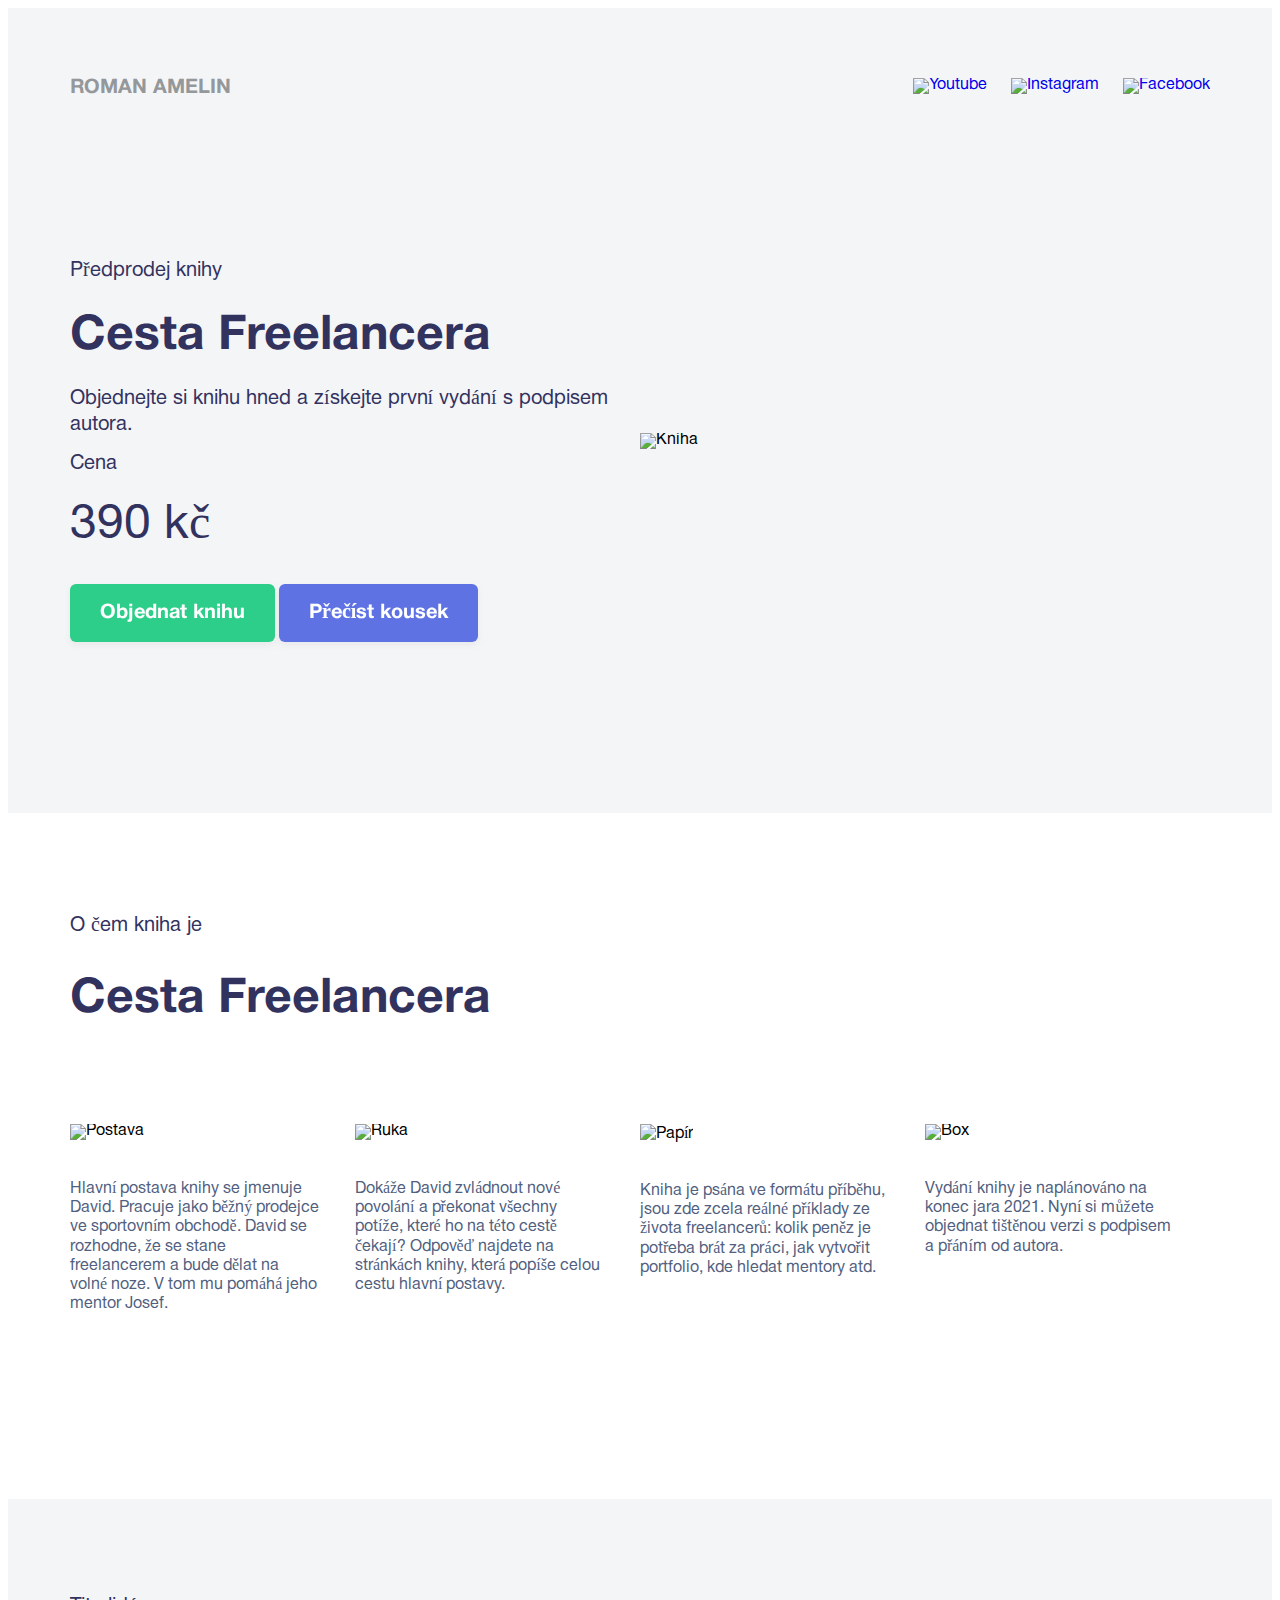
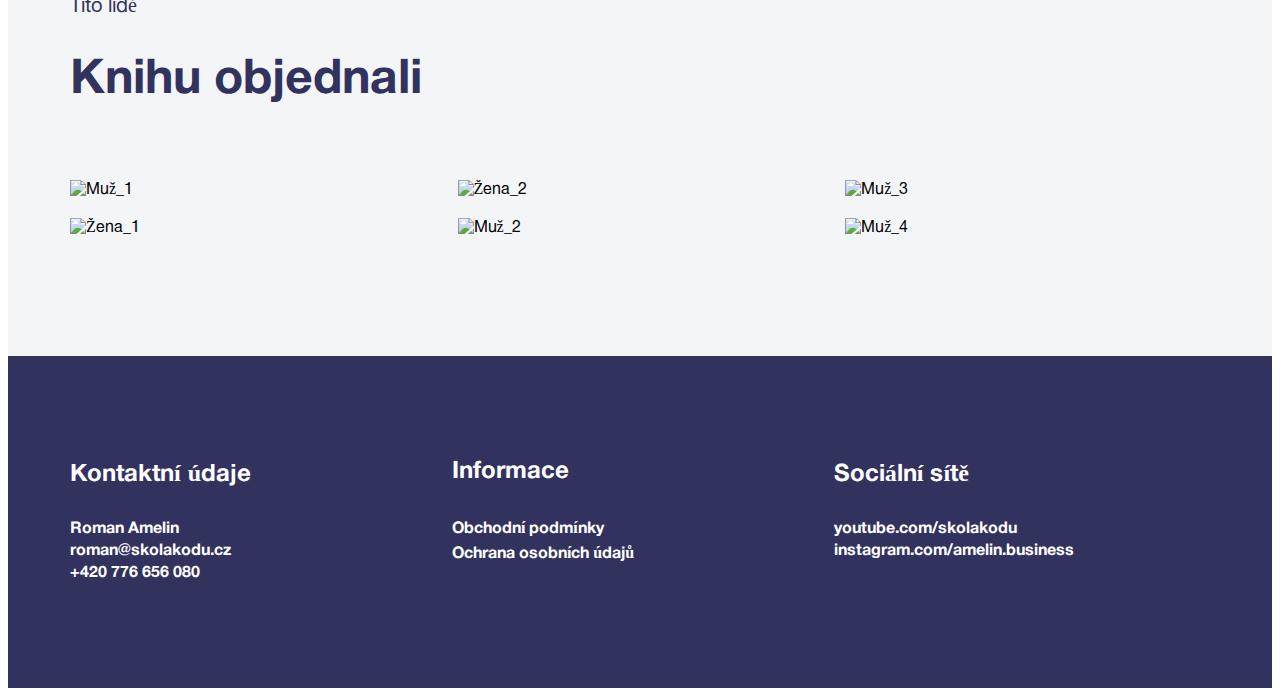
==== Stránky/Book/src/index.html @ e3ea789b "Add files via upload" ====
<!DOCTYPE html>
<html lang="en">
<head>
    <meta charset="UTF-8">
    <meta http-equiv="X-UA-Compatible" content="IE=edge">
    <meta name="viewport" content="width=device-width, initial-scale=1.0">
    <title>Předprodej Knihy Cesta Freelancera</title>
    <link rel="stylesheet" href="./css/reset.css">
    <link rel="stylesheet" href="./css/style.css">
</head>
<body>
    <!-- Hlavní blok-->
   <header class="top-header">
    <!--Zarovnání stránky-->
    <div class="container">
        <!--První řádek-->
        <div class="navbar">
            <span class="logo">Roman Amelin</span>
            <!--Odkazy na ikony-->
            <div class="socials">
                <a href="#"><img src="/src/img/youtube.svg" alt="Youtube"></a>
                <a href="#"><img src="/src/img/instagram.svg" alt="Instagram"></a>
                <a href="#"><img src="/src/img/facebook.svg" alt="Facebook"></a>
            </div>
        </div>
        <div class="main">
            <div class="main-text">
                <span class="subtitle">Předprodej knihy</span>
                <h1 class="title">Cesta Freelancera</h1>
                <p class="desc">Objednejte si knihu hned a získejte první vydání s podpisem autora.</p>
                <span class="price-tag">Cena</span>
                <strong class="price">390 kč</strong>
                <div class="buttons">
                    <a href="#" class="btn green">Objednat knihu</a>
                    <a href="#" class="btn blue">Přečíst kousek</a>
                </div>
            
            </div>
            <div class="main-image">
                <img src="/src/img/book.svg" alt="Kniha">
            </div>
        </div>
    </div>

   </header>

   <!--O knize-->
   <section class="about">

    <div class="container">
        <span class="about-subheadline">O čem kniha je</span>
        <h2 class="about-headline">Cesta Freelancera</h2>
        <div class="about-wrap">
            <div class="about-item">
                <img src="/src/img/1.svg" alt="Postava">
                <span>Hlavní postava knihy se jmenuje David. Pracuje jako běžný prodejce ve sportovním obchodě. David se rozhodne, že se stane freelancerem a bude dělat na volné noze. V tom mu pomáhá jeho mentor Josef.</span>
            </div>

            <div class="about-item">
                <img src="/src/img/2.svg" alt="Ruka">
                <span>Dokáže David zvládnout nové povolání a překonat všechny potíže, které ho na této cestě čekají? Odpověď najdete na stránkách knihy, která popíše celou cestu hlavní postavy.</span>
            </div>

            <div class="about-item">
                <img src="/src/img/3.svg" alt="Papír">
                <span>Kniha je psána ve formátu příběhu, jsou zde zcela reálné příklady ze života freelancerů: kolik peněz je potřeba brát za práci, jak vytvořit portfolio, kde hledat mentory atd.</span>
            </div>

            <div class="about-item">
                <img src="/src/img/4.svg" alt="Box">
                <span>Vydání knihy je naplánováno na konec jara 2021. Nyní si můžete objednat tištěnou verzi s podpisem a přáním od autora.</span>
            </div>           
        </div>
    </div>

   </section>
   <!--Lidé-->
   <section class="people">
    <div class="container">
       <span class="people-subheadline">Tito lidé</span>
       <h2 class="people-headline">Knihu objednali</h2>
       <div class="people-wrap">
            <div class="people-item">
                <img src="/src/img/Man_1.png" alt="Muž_1">
            </div>
            <div class="people-item">
                <img src="/src/img/Woman_2.png" alt="Žena_2">
            </div>
            <div class="people-item">
                <img src="/src/img/Man_3.png" alt="Muž_3">
            </div>
            <div class="people-item Woman_1">
                <img src="/src/img/Woman_1.png" alt="Žena_1">
            </div>
            <div class="people-item">
                <img src="/src/img/Man_2.png" alt="Muž_2">
            </div>
            <div class="people-item">
                <img src="/src/img/Man_4.png" alt="Muž_4">
            </div>
         
       </div>
    </div>
   </section>
   <!--Podmínky, kontakty,..-->
   <footer class="footer">

 <div class="container">
    <div class="footer-wrap">
        <div class="footer-block">
            <h3 class="footer-headline">Kontaktní údaje</h3>
            <p class="footer-name">Roman Amelin</p>
            <a href="mailto:roman@skolakodu.cz" class="footer-link">roman@skolakodu.cz</a>
            <a href="tell:+420776656080" class="footer-link">+420 776 656 080</a>
        </div>
        <div class="footer-block">
            <h3 class="footer-headline">Informace</h3>
            <a href="#" class="footer-link">Obchodní podmínky</a>
            <a href="#" class="footer-link">Ochrana osobních údajů</a>
        </div>
        <div class="footer-block">
            <h3 class="footer-headline">Sociální sítě</h3>
            <a href="https://youtube.com/skolakodu" class="footer-link">youtube.com/skolakodu</a>
            <a href="https://instagram.com/amelin.business" class="footer-link">instagram.com/amelin.business</a>
        </div>
    </div>
 </div>

   </footer>

</body>
</html>
---- Stránky/Book/src/css/style.css ----
@font-face {
    font-family: 'HelveticaNormal';
    src: url('../fonts/HelveticaNormal.eot');
    src: local('0'), url('../fonts/HelveticaNormal.woff') format('woff'), 
        url('../fonts/HelveticaNormal.ttf') format('truetype'), 
        url('../fonts/HelveticaNormal.svg') format('svg');
    font-weight: normal;
    font-style: normal;
}

@font-face {
    font-family: 'HelveticaBold';
    src: url('../fonts/HelveticaBold.eot');
    src: local('0'), url('../fonts/HelveticaBold.woff') format('woff'), 
        url('../fonts/HelveticaBold.ttf') format('truetype'), 
        url('../fonts/HelveticaBold.svg') format('svg');
    font-weight: 700;
    font-style: normal;
}

*{
    box-sizing: border-box;
}
body{
    font-family: 'HelveticaNormal';
}
/*Zarovnání stránky*/
.container{
   
    max-width: 1140px;
    width: 96%;
    margin-left: auto;
    margin-right: auto;
}
.navbar{
    display: flex;
    justify-content: space-between;
    margin-bottom: 160px;
}
.logo{
    font-family: 'HelveticaBold';
    font-weight: 700;
    font-size: 20px;
    color: #95989a;
    text-transform: uppercase;
}
.socials a {
    text-decoration: none;
    margin-left: 20px ;
}
/*Pozadí*/
.top-header{
    padding-top: 70px;
    padding-bottom: 190px;
    background:#f4f5f7;
}
.main-text{
    width: 50%;
    color: #32325f;
}
.main{
    display: flex;
    justify-content: space-between;
    align-items: center;
}
.main-image{
    width: 50%;
}
.main-image img{
    width: 100%;
}

.subtitle{
    font-size: 20px;
    font-weight: 400;
    margin-bottom: 15px;
    display: block;
}
.title{
    font-family: 'HelveticaBold';
    font-size: 48px;
    font-weight: 700;
    margin-bottom: 25px; ;
}
.desc{
    font-size: 20px;
    font-weight: 400;
    margin-bottom: 16px;
    line-height: 26px;
}
.price-tag{
    font-size: 20px;
    font-weight: 400;
    margin-bottom: 20px;
    display: block;
}
.price{
    font-size: 48px;
    font-weight: 400;
    margin-bottom: 50px;
    display: block;
}
.btn{
    font-family: 'HelveticaBold';
    text-decoration: none;
    color: #fff;
    font-size: 20px;
    font-weight: 700;
    padding: 20px 30px;
    border-radius: 6px;
    filter: drop-shadow(0px 3px 3.5px rgba(173,173,173,0.16));
}
.green{
    background-color: #2dce89;
}

.blue{
    background-color: #5e72e4;   
}


.about{
    padding: 100px 0;
}

.about-subheadline{
    font-size: 20px;
    font-weight: 400;
    margin-bottom: 15px;
    display: block;
    color: #32325f;
}
.about-headline{
    font-family: 'HelveticaBold';
    font-size: 48px;
    font-weight: 700;
    margin-bottom: 100px;
    color: #32325f;
}

.about-item span{
    display: block;
    margin-top: 40px;
    font-size: 16px;
    font-weight: 400;
    color: #525f7f;
    margin-right: 35px;
    line-height: 1.2;
    padding-bottom: 85px;
   
}
.about-wrap{
    display: flex;
    
}
.about-item{
    width: 25%;
}

.people{
    background-color:#f4f5f7;
    padding-top: 95px;
    padding-bottom: 100px;
}
.people-subheadline{
    font-size: 20px;
    font-weight: 400;
    color: #32325f;
    display: block;
    margin-bottom: 30px;

}
.people-headline{
    font-family: 'HelveticaBold';
    font-size: 48px;
    color: #32325f;
    font-weight: 700;
    margin-bottom:  75px; ;
}
.people-wrap{
    display: flex;
    flex-wrap: wrap;
    justify-content: space-between;

}
.people-item{
    width: 32%;
   margin-bottom: 20px;
  
 }
 .people-item img {
    width: 100%;
    object-fit: cover;
    height: 100%;
 }
 
 

.footer{
    background-color: #32325f;
    padding-top:80px;
    padding-bottom: 100px;
}
.footer-headline{
    font-family: 'HelveticaBold';
    font-size: 24px;
    font-weight: 700;
    color: #fff;
    margin-bottom: 35px;
}
.footer-name{
    font-family: 'HelveticaBold';
    color: #fff;
    font-size: 16px;
    font-weight: 700;
    margin-bottom: 7px;
}
.footer-link{
    font-family: 'HelveticaBold';
    text-decoration: none;
    color: #fff;
    display: block;
    font-size: 16px;
    font-weight: 700;
    margin-bottom: 7px;
    
}
.footer-wrap{
    display: flex;
    justify-content: space-between;
}
.footer-block{
    width: 33%;
}


@media (max-width: 1024px){

.buttons{
    display: flex;
    flex-wrap: wrap;
    align-items: flex-start;
}

.btn{
    display: inline-block;
    max-width: 250px;
    text-align: center;
    width: 100%;
    margin-top: 15px;
}

}


@media (max-width: 770px){
    .main-image,.main-text{
        width: 100%;
    }
    .main-text{
        order: 1;
        margin-top: 40px;
    }
    .main{
        flex-direction: column;
    }
    .navbar{
        margin-bottom: 50px;
    }
   
    .top-header{
        padding-bottom: 100px;
    }
    .price{
        margin-bottom: 30px;
    }
    .about-wrap{
        flex-wrap: wrap;
    }
    .about-item{
        width: 50%;
     
    }
    .about{
        padding: 80px 0 60px;
    }
    .people-item{
        width: 48%;
    }
    .footer-wrap{
        flex-wrap: wrap;
    }
    .footer-block{
        width: 50%;
        margin-bottom: 50px;
    }
}
@media (max-width: 580px){

    .about-item{
        width: 100%;
    }
    .about{
        padding-bottom: 10px;
    }
    .about-headline{
        margin-bottom: 50px;
    }
    .people-headline{
        margin-bottom: 50px;
    }
    .people{
        padding-bottom: 70px;
    }
    .footer-block{
        width: 100%;
        margin-bottom: 50px;
    }
    .footer{
        padding-bottom: 0px;
    }
}
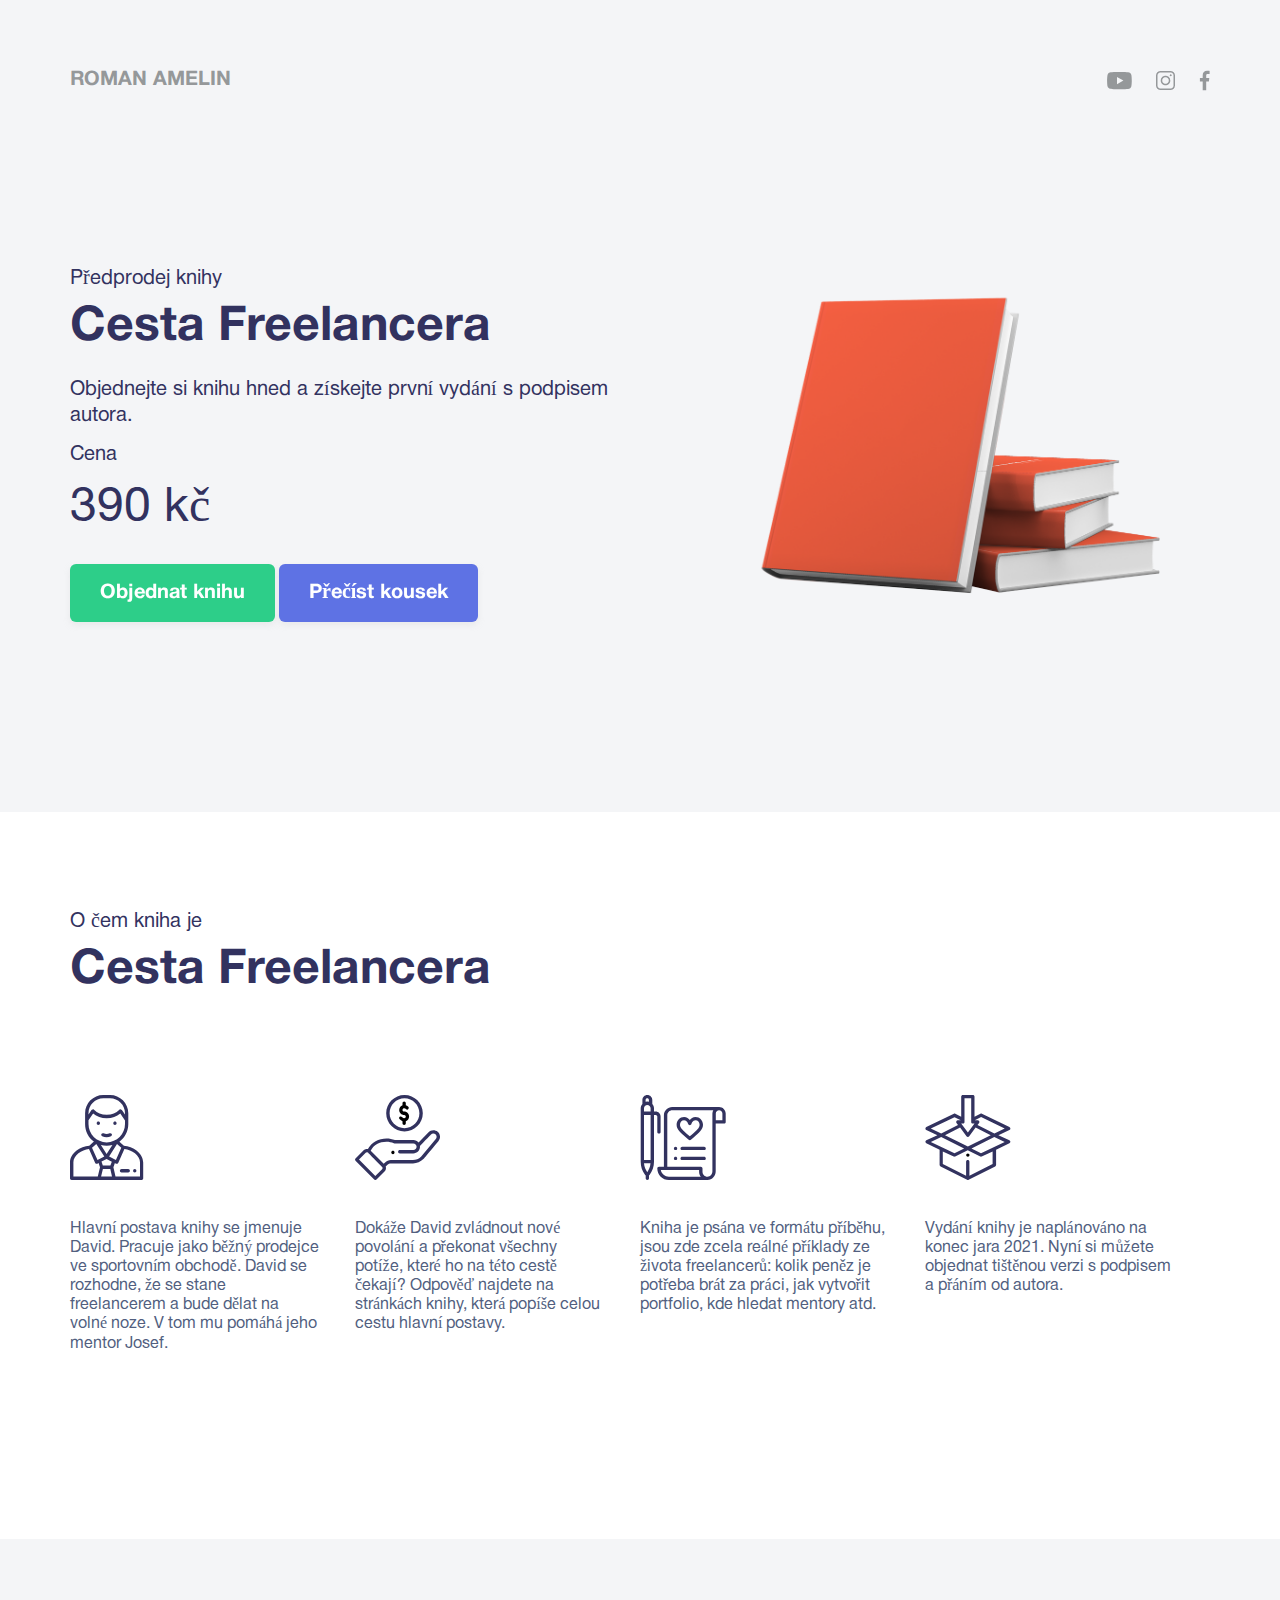
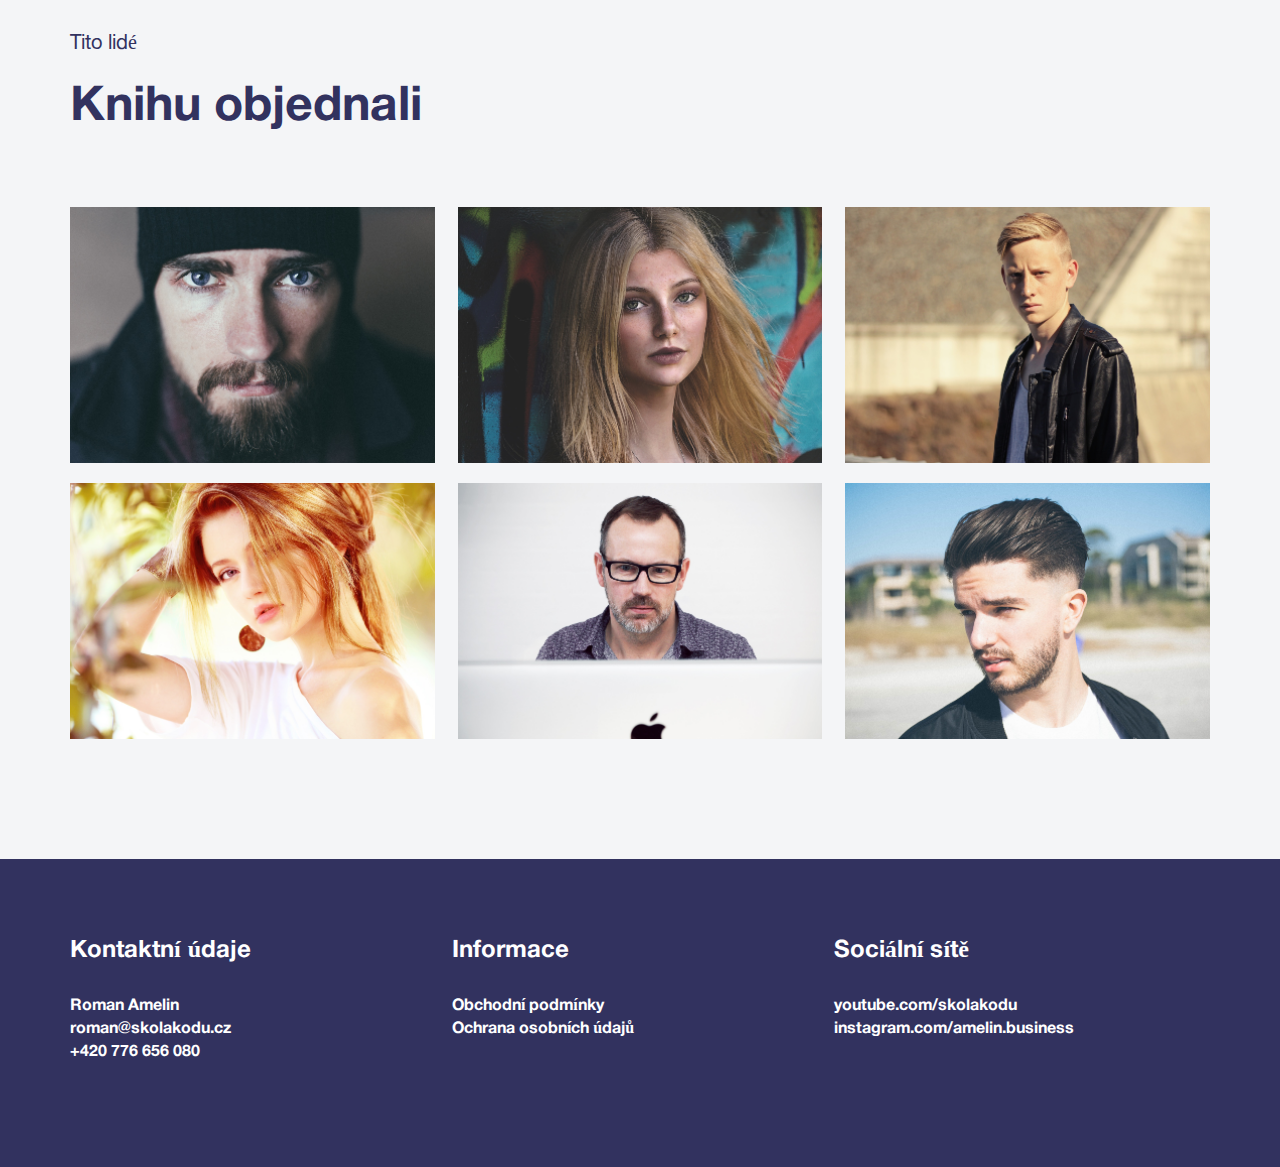
==== commit 512cb177: "Předělání obrázků" ====
--- a/Stránky/Book/src/index.html
+++ b/Stránky/Book/src/index.html
@@ -18,9 +18,9 @@
             <span class="logo">Roman Amelin</span>
             <!--Odkazy na ikony-->
             <div class="socials">
-                <a href="#"><img src="/src/img/youtube.svg" alt="Youtube"></a>
-                <a href="#"><img src="/src/img/instagram.svg" alt="Instagram"></a>
-                <a href="#"><img src="/src/img/facebook.svg" alt="Facebook"></a>
+                <a href="#"><img src="../src/img/youtube.svg" alt="Youtube"></a>
+                <a href="#"><img src="../src/img/instagram.svg" alt="Instagram"></a>
+                <a href="#"><img src="../src/img/facebook.svg" alt="Facebook"></a>
             </div>
         </div>
         <div class="main">
@@ -37,7 +37,7 @@
             
             </div>
             <div class="main-image">
-                <img src="/src/img/book.svg" alt="Kniha">
+                <img src="../src/img/book.svg" alt="Kniha">
             </div>
         </div>
     </div>
@@ -52,22 +52,22 @@
         <h2 class="about-headline">Cesta Freelancera</h2>
         <div class="about-wrap">
             <div class="about-item">
-                <img src="/src/img/1.svg" alt="Postava">
+                <img src="../src/img/1.svg" alt="Postava">
                 <span>Hlavní postava knihy se jmenuje David. Pracuje jako běžný prodejce ve sportovním obchodě. David se rozhodne, že se stane freelancerem a bude dělat na volné noze. V tom mu pomáhá jeho mentor Josef.</span>
             </div>
 
             <div class="about-item">
-                <img src="/src/img/2.svg" alt="Ruka">
+                <img src="../src/img/2.svg" alt="Ruka">
                 <span>Dokáže David zvládnout nové povolání a překonat všechny potíže, které ho na této cestě čekají? Odpověď najdete na stránkách knihy, která popíše celou cestu hlavní postavy.</span>
             </div>
 
             <div class="about-item">
-                <img src="/src/img/3.svg" alt="Papír">
+                <img src="../src/img/3.svg" alt="Papír">
                 <span>Kniha je psána ve formátu příběhu, jsou zde zcela reálné příklady ze života freelancerů: kolik peněz je potřeba brát za práci, jak vytvořit portfolio, kde hledat mentory atd.</span>
             </div>
 
             <div class="about-item">
-                <img src="/src/img/4.svg" alt="Box">
+                <img src="../src/img/4.svg" alt="Box">
                 <span>Vydání knihy je naplánováno na konec jara 2021. Nyní si můžete objednat tištěnou verzi s podpisem a přáním od autora.</span>
             </div>           
         </div>
@@ -81,22 +81,22 @@
        <h2 class="people-headline">Knihu objednali</h2>
        <div class="people-wrap">
             <div class="people-item">
-                <img src="/src/img/Man_1.png" alt="Muž_1">
+                <img src="../src/img/Man_1.png" alt="Muž_1">
             </div>
             <div class="people-item">
-                <img src="/src/img/Woman_2.png" alt="Žena_2">
+                <img src="../src/img/Woman_2.png" alt="Žena_2">
             </div>
             <div class="people-item">
-                <img src="/src/img/Man_3.png" alt="Muž_3">
+                <img src="../src/img/Man_3.png" alt="Muž_3">
             </div>
             <div class="people-item Woman_1">
-                <img src="/src/img/Woman_1.png" alt="Žena_1">
+                <img src="../src/img/Woman_1.png" alt="Žena_1">
             </div>
             <div class="people-item">
-                <img src="/src/img/Man_2.png" alt="Muž_2">
+                <img src="../src/img/Man_2.png" alt="Muž_2">
             </div>
             <div class="people-item">
-                <img src="/src/img/Man_4.png" alt="Muž_4">
+                <img src="../src/img/Man_4.png" alt="Muž_4">
             </div>
          
        </div>
@@ -129,4 +129,4 @@
    </footer>
 
 </body>
-</html>+</html>
